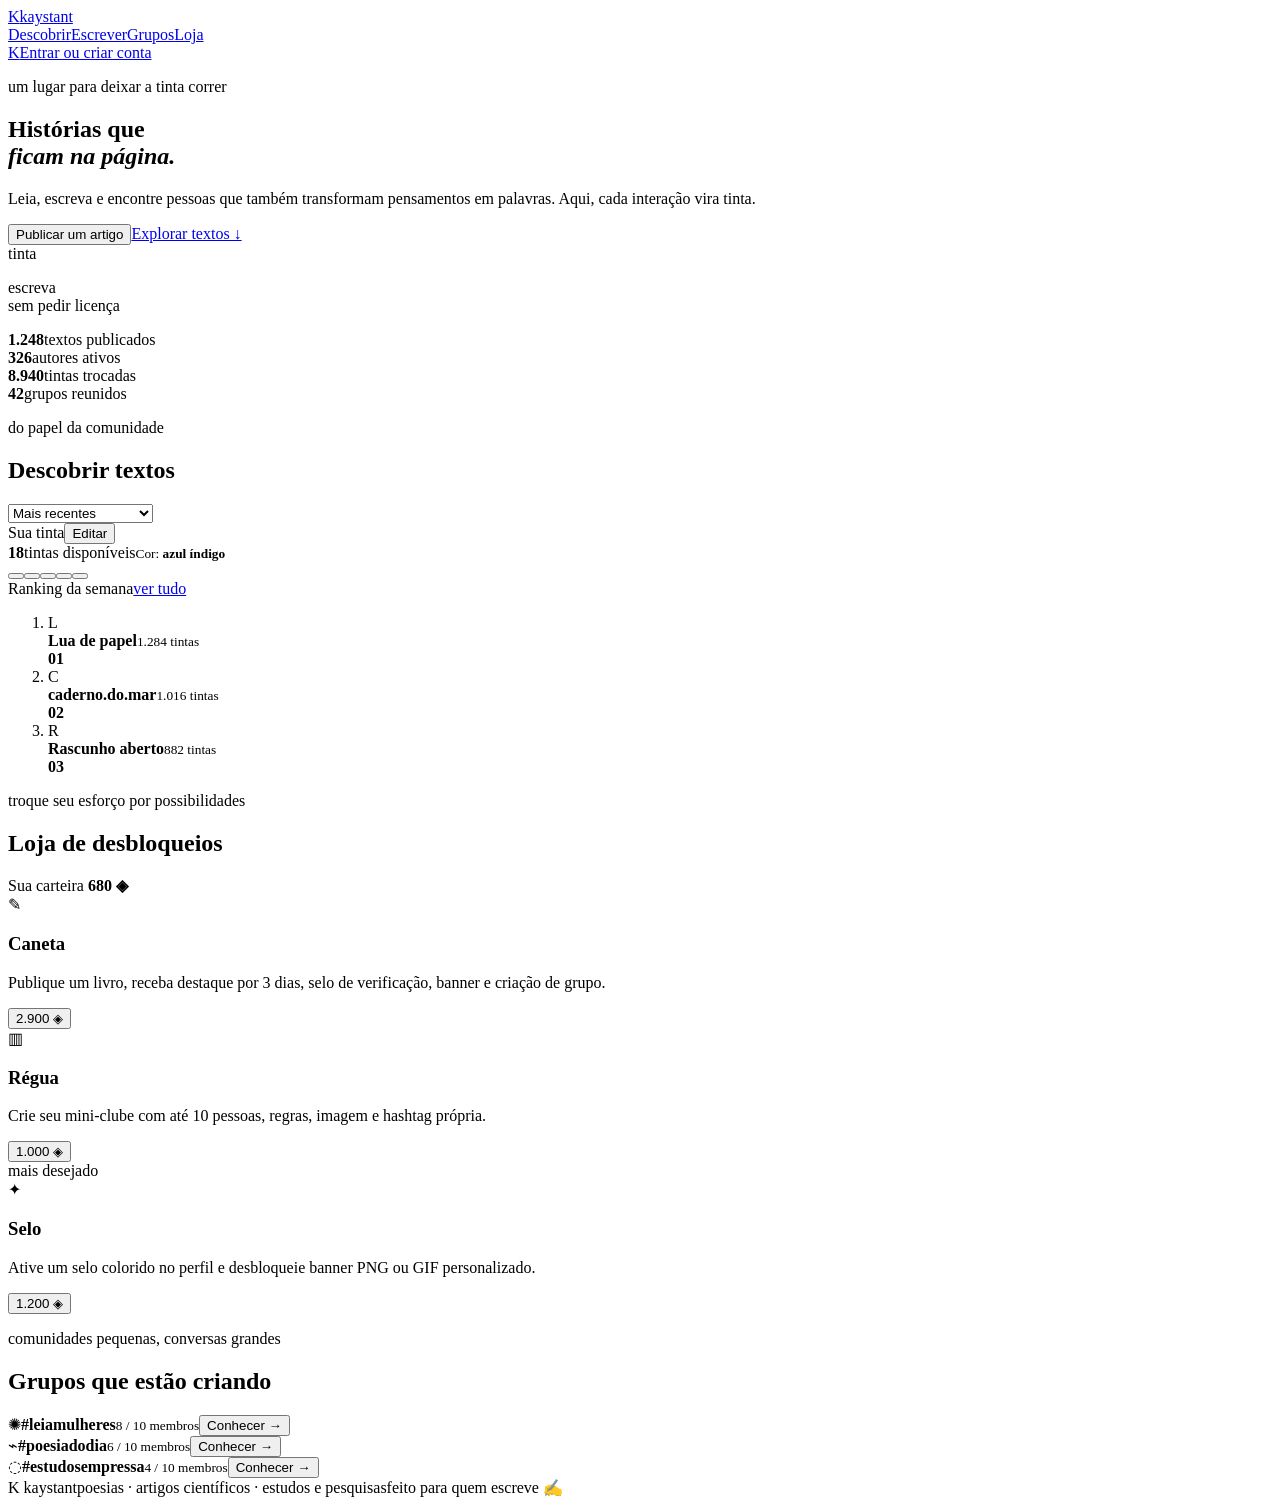
==== neocities/test/index.html @ c34202fa "Kaystant: remove avatar and simplify ink customization" ====
<!doctype html>
<html lang="pt-BR">
<head>
  <meta charset="utf-8">
  <meta name="viewport" content="width=device-width,initial-scale=1">
  <title>Kaystant — tinta para histórias</title>
  <link rel="stylesheet" href="style.css">
</head>
<body>
  <header class="topbar">
    <a class="brand" href="#inicio" aria-label="Kaystant início"><span class="brand-mark">K</span><span>kaystant</span></a>
    <nav><a href="#descobrir">Descobrir</a><a href="studio.html">Escrever</a><a href="studio.html#group">Grupos</a><a href="#loja">Loja</a></nav>
    <div class="account-actions"><a class="profile-chip" id="open-profile" href="account.html"><span class="avatar" id="header-avatar">K</span><span id="header-label">Entrar ou criar conta</span><b id="header-coins" hidden>0 ◈</b></a><button class="logout-btn" id="logout" hidden>Sair</button></div>
  </header>

  <main id="inicio">
    <section class="hero shell">
      <div class="hero-copy"><p class="eyebrow">um lugar para deixar a tinta correr</p><h1>Histórias que<br><em>ficam na página.</em></h1><p>Leia, escreva e encontre pessoas que também transformam pensamentos em palavras. Aqui, cada interação vira tinta.</p><div class="hero-actions"><button class="btn primary" id="write-now">Publicar um artigo</button><a class="btn ghost" href="#descobrir">Explorar textos ↓</a></div></div>
      <div class="hero-art"><div class="ink-orb orb-a"></div><div class="ink-orb orb-b"></div><div class="ink-bottle large"><i></i><span>tinta</span></div><p>escreva<br>sem pedir licença</p></div>
    </section>

    <section class="stats shell"><div><strong>1.248</strong><span>textos publicados</span></div><div><strong>326</strong><span>autores ativos</span></div><div><strong>8.940</strong><span>tintas trocadas</span></div><div><strong>42</strong><span>grupos reunidos</span></div></section>

    <section class="content-grid shell" id="descobrir">
      <div class="feed"><div class="section-heading"><div><p class="eyebrow">do papel da comunidade</p><h2>Descobrir textos</h2></div><select id="filter"><option>Mais recentes</option><option>Mais tintas</option><option>Poesias</option><option>Estudos e pesquisas</option></select></div><div id="post-list"></div></div>
      <aside class="side-column"><div class="panel ink-panel"><div class="panel-title"><span>Sua tinta</span><button id="open-profile2">Editar</button></div><div class="ink-summary"><div class="bottle"><i id="my-ink-fill"></i></div><div><strong id="my-ink-count">18</strong><span>tintas disponíveis</span><small>Cor: <b id="my-color-label">azul índigo</b></small></div></div><div class="color-dots"><button class="dot indigo active" data-color="#5367d8"></button><button class="dot coral" data-color="#e97768"></button><button class="dot moss" data-color="#79a86d"></button><button class="dot gold" data-color="#e4aa4d"></button><button class="dot plum" data-color="#a7639b"></button></div></div><div class="panel"><div class="panel-title"><span>Ranking da semana</span><a href="#">ver tudo</a></div><ol class="ranking"><li><span class="rank-avatar a1">L</span><div><b>Lua de papel</b><small>1.284 tintas</small></div><strong>01</strong></li><li><span class="rank-avatar a2">C</span><div><b>caderno.do.mar</b><small>1.016 tintas</small></div><strong>02</strong></li><li><span class="rank-avatar a3">R</span><div><b>Rascunho aberto</b><small>882 tintas</small></div><strong>03</strong></li></ol></div></aside>
    </section>

    <section class="shop shell" id="loja"><div class="section-heading"><div><p class="eyebrow">troque seu esforço por possibilidades</p><h2>Loja de desbloqueios</h2></div><div class="wallet">Sua carteira <b id="shop-coins">680 ◈</b></div></div><div class="shop-grid"><article class="shop-item"><div class="item-icon pen">✎</div><h3>Caneta</h3><p>Publique um livro, receba destaque por 3 dias, selo de verificação, banner e criação de grupo.</p><button class="btn buy" data-cost="2900">2.900 ◈</button></article><article class="shop-item"><div class="item-icon ruler">▥</div><h3>Régua</h3><p>Crie seu mini-clube com até 10 pessoas, regras, imagem e hashtag própria.</p><button class="btn buy" data-cost="1000">1.000 ◈</button></article><article class="shop-item featured"><span class="tag">mais desejado</span><div class="item-icon seal">✦</div><h3>Selo</h3><p>Ative um selo colorido no perfil e desbloqueie banner PNG ou GIF personalizado.</p><button class="btn buy" data-cost="1200">1.200 ◈</button></article></div></section>

    <section class="groups shell" id="grupos"><div><p class="eyebrow">comunidades pequenas, conversas grandes</p><h2>Grupos que estão criando</h2></div><div class="group-cards"><article><span class="group-symbol">✺</span><b>#leiamulheres</b><small>8 / 10 membros</small><button>Conhecer →</button></article><article><span class="group-symbol green">⌁</span><b>#poesiadodia</b><small>6 / 10 membros</small><button>Conhecer →</button></article><article><span class="group-symbol orange">◌</span><b>#estudosempressa</b><small>4 / 10 membros</small><button>Conhecer →</button></article></div></section>
  </main>

  <footer><span class="brand"><span class="brand-mark">K</span> kaystant</span><span>poesias · artigos científicos · estudos e pesquisas</span><span>feito para quem escreve ✍</span></footer>

  <dialog id="profile-modal"><form method="dialog" class="modal-card"><button class="close">×</button><p class="eyebrow">seu perfil</p><h2>Personalizar tinta</h2><label>Nome de usuário<input id="profile-username" value="morveyn" readonly></label><label>Cor da sua tinta<div class="palette"><button type="button" data-color="#5367d8"></button><button type="button" data-color="#e97768"></button><button type="button" data-color="#79a86d"></button><button type="button" data-color="#e4aa4d"></button><button type="button" data-color="#a7639b"></button></div></label><input id="profile-color" type="hidden" value="#5367d8"><label>Bio<textarea id="profile-bio">escrevendo entre mundos e páginas.</textarea></label><button class="btn primary" id="profile-save" value="save">Salvar perfil</button></form></dialog>
  <dialog id="write-modal"><form method="dialog" class="modal-card wide"><button class="close">×</button><p class="eyebrow">nova publicação</p><h2>Deixe a tinta correr</h2><label>Título<input id="new-title" placeholder="Um título que chama o leitor"></label><label>Tipo<select id="new-type"><option>Poesia</option><option>Artigo científico</option><option>Estudo/Pesquisa</option></select></label><label>Texto<textarea id="new-body" rows="7" placeholder="Comece sua história..."></textarea></label><div class="modal-actions"><button class="btn ghost" value="cancel">Cancelar</button><button class="btn primary" id="publish" value="publish">Publicar artigo</button></div></form></dialog>
  <dialog id="auth-modal"><form method="dialog" class="modal-card"><button class="close">×</button><p class="eyebrow">entrar no kaystant</p><h2>Volte para sua página.</h2><label>E-mail<input id="auth-email" type="email" required placeholder="voce@exemplo.com"></label><label>Senha<input id="auth-password" type="password" minlength="8" required placeholder="sua senha"></label><label id="confirm-wrap" hidden>Confirmar senha<input id="auth-confirm" type="password" minlength="8"></label><div class="modal-actions"><button class="btn ghost" value="cancel">Agora não</button><button class="btn primary" id="auth-submit" value="login">Entrar</button></div><p class="auth-note">Ainda não tem conta? <button type="button" id="signup-mode">Criar uma conta</button></p></form></dialog>
  <div class="toast" id="toast"></div>
  <script src="config.js"></script><script src="app.js"></script><script src="fix.js"></script><script src="home-fix.js"></script><script src="reality.js"></script>
</body></html>
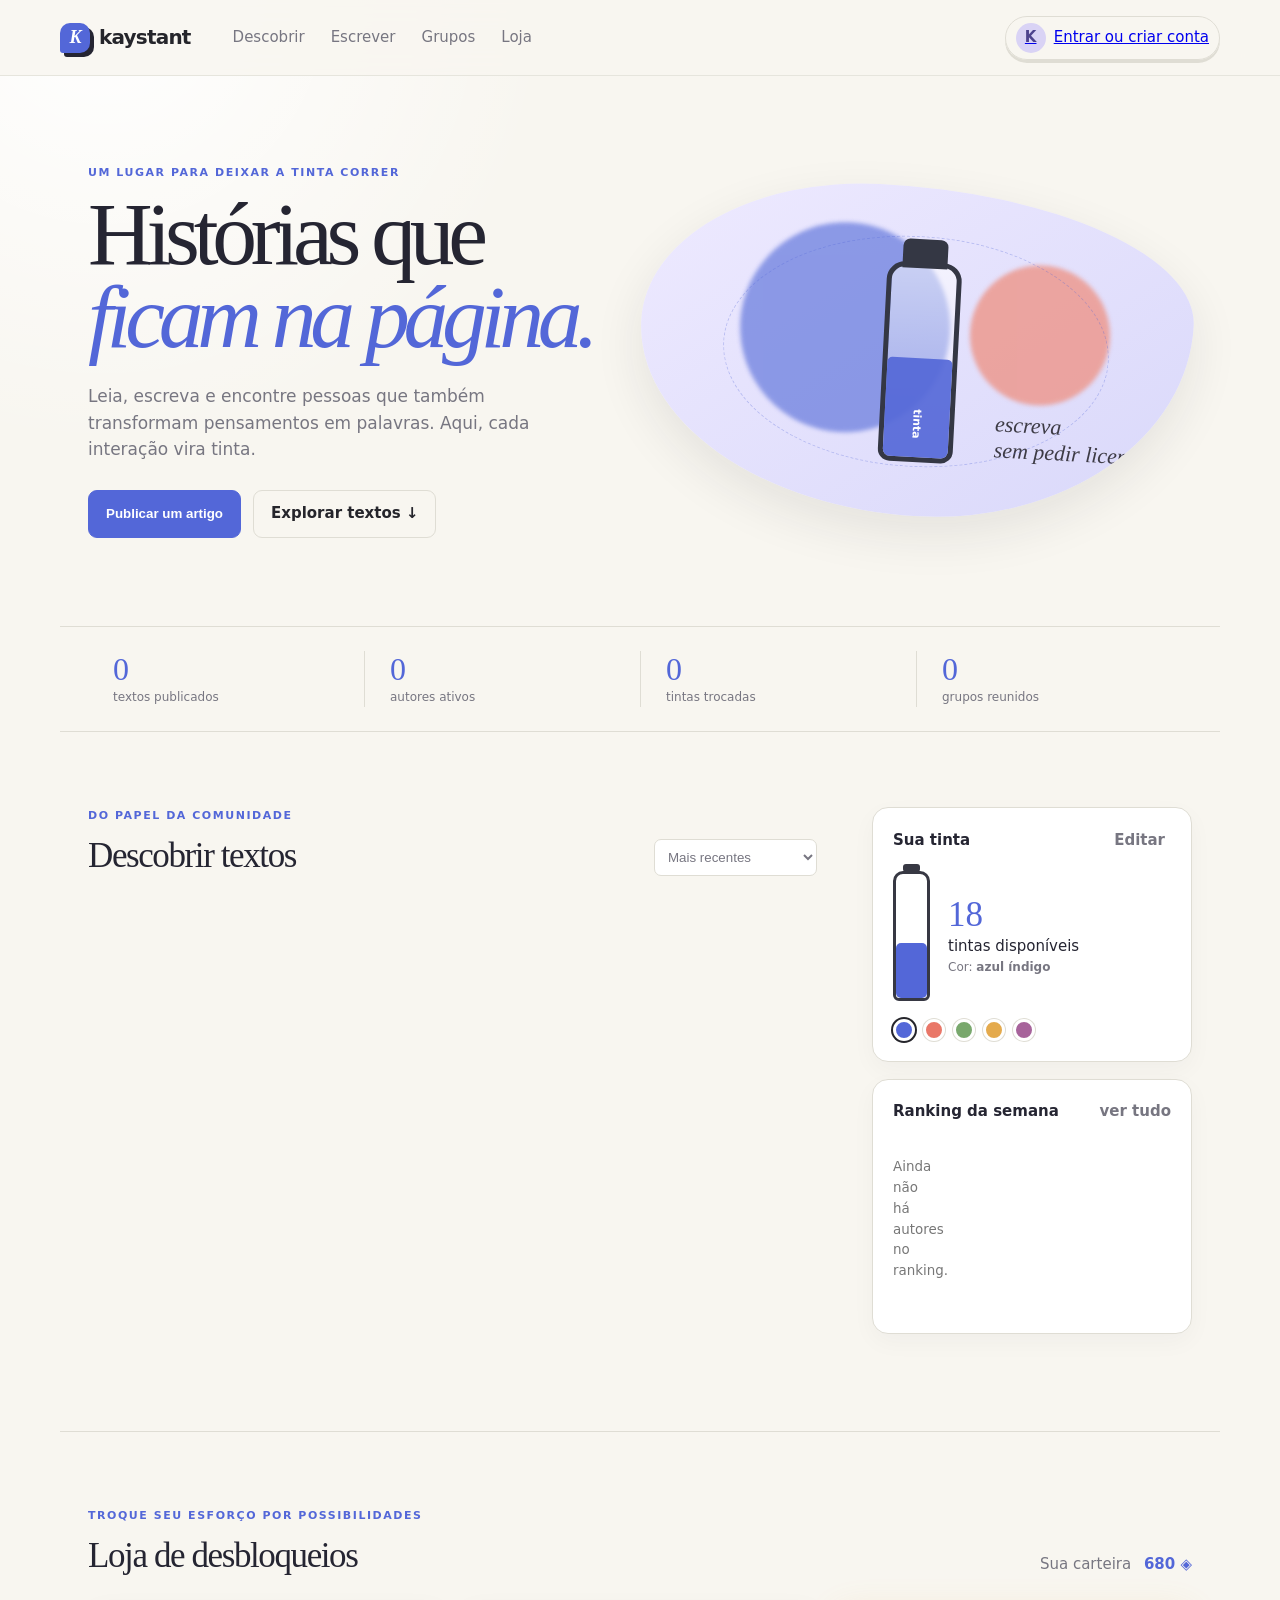
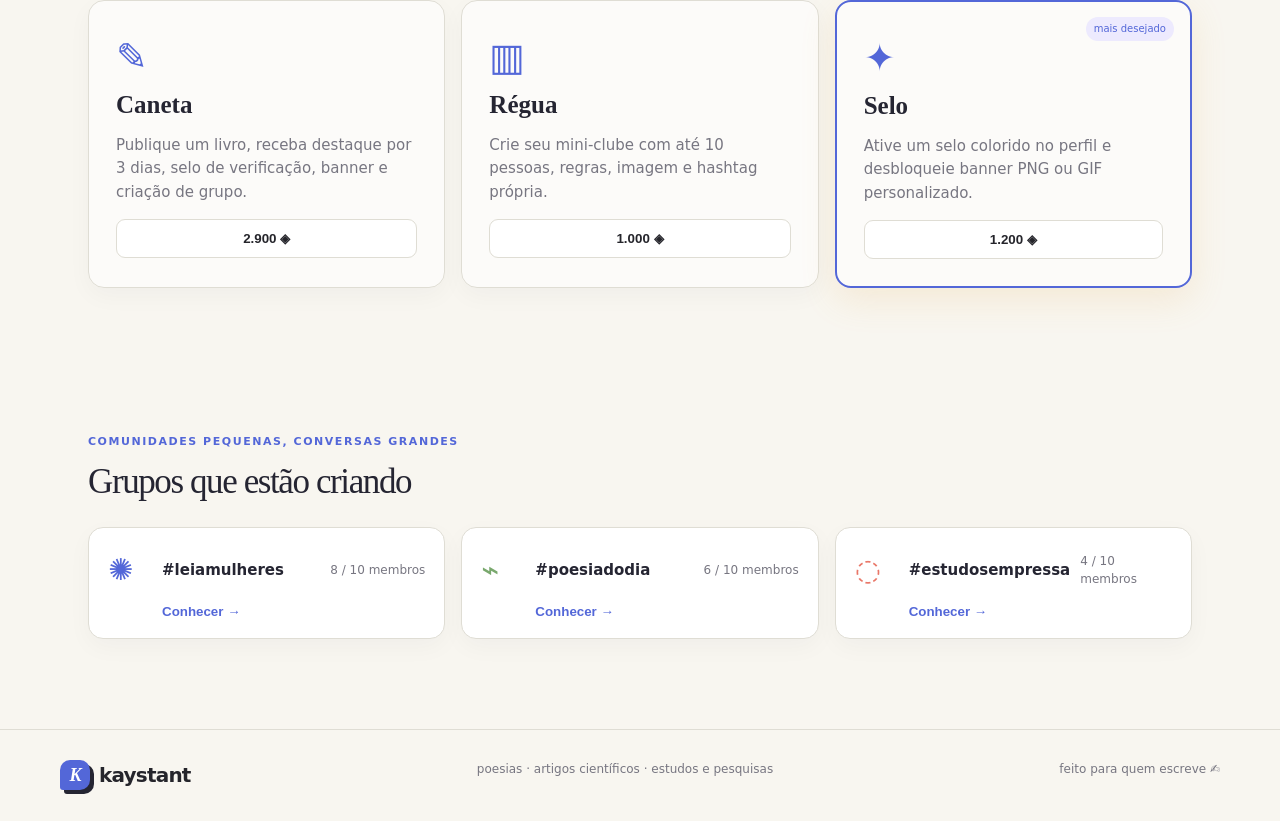
==== commit e2b8d80c: "Kaystant: remove avatar and simplify ink customization" ====
--- a/neocities/test/index.html
+++ b/neocities/test/index.html
@@ -19,11 +19,11 @@
       <div class="hero-art"><div class="ink-orb orb-a"></div><div class="ink-orb orb-b"></div><div class="ink-bottle large"><i></i><span>tinta</span></div><p>escreva<br>sem pedir licença</p></div>
     </section>
 
-    <section class="stats shell"><div><strong>1.248</strong><span>textos publicados</span></div><div><strong>326</strong><span>autores ativos</span></div><div><strong>8.940</strong><span>tintas trocadas</span></div><div><strong>42</strong><span>grupos reunidos</span></div></section>
+    <section class="stats shell"><div><strong>0</strong><span>textos publicados</span></div><div><strong>0</strong><span>autores ativos</span></div><div><strong>0</strong><span>tintas trocadas</span></div><div><strong>0</strong><span>grupos reunidos</span></div></section>
 
     <section class="content-grid shell" id="descobrir">
       <div class="feed"><div class="section-heading"><div><p class="eyebrow">do papel da comunidade</p><h2>Descobrir textos</h2></div><select id="filter"><option>Mais recentes</option><option>Mais tintas</option><option>Poesias</option><option>Estudos e pesquisas</option></select></div><div id="post-list"></div></div>
-      <aside class="side-column"><div class="panel ink-panel"><div class="panel-title"><span>Sua tinta</span><button id="open-profile2">Editar</button></div><div class="ink-summary"><div class="bottle"><i id="my-ink-fill"></i></div><div><strong id="my-ink-count">18</strong><span>tintas disponíveis</span><small>Cor: <b id="my-color-label">azul índigo</b></small></div></div><div class="color-dots"><button class="dot indigo active" data-color="#5367d8"></button><button class="dot coral" data-color="#e97768"></button><button class="dot moss" data-color="#79a86d"></button><button class="dot gold" data-color="#e4aa4d"></button><button class="dot plum" data-color="#a7639b"></button></div></div><div class="panel"><div class="panel-title"><span>Ranking da semana</span><a href="#">ver tudo</a></div><ol class="ranking"><li><span class="rank-avatar a1">L</span><div><b>Lua de papel</b><small>1.284 tintas</small></div><strong>01</strong></li><li><span class="rank-avatar a2">C</span><div><b>caderno.do.mar</b><small>1.016 tintas</small></div><strong>02</strong></li><li><span class="rank-avatar a3">R</span><div><b>Rascunho aberto</b><small>882 tintas</small></div><strong>03</strong></li></ol></div></aside>
+      <aside class="side-column"><div class="panel ink-panel"><div class="panel-title"><span>Sua tinta</span><button id="open-profile2">Editar</button></div><div class="ink-summary"><div class="bottle"><i id="my-ink-fill"></i></div><div><strong id="my-ink-count">18</strong><span>tintas disponíveis</span><small>Cor: <b id="my-color-label">azul índigo</b></small></div></div><div class="color-dots"><button class="dot indigo active" data-color="#5367d8"></button><button class="dot coral" data-color="#e97768"></button><button class="dot moss" data-color="#79a86d"></button><button class="dot gold" data-color="#e4aa4d"></button><button class="dot plum" data-color="#a7639b"></button></div></div><div class="panel"><div class="panel-title"><span>Ranking da semana</span><a href="#">ver tudo</a></div><ol class="ranking"><li class="real-empty">Ainda não há autores no ranking.</li></ol></div></aside>
     </section>
 
     <section class="shop shell" id="loja"><div class="section-heading"><div><p class="eyebrow">troque seu esforço por possibilidades</p><h2>Loja de desbloqueios</h2></div><div class="wallet">Sua carteira <b id="shop-coins">680 ◈</b></div></div><div class="shop-grid"><article class="shop-item"><div class="item-icon pen">✎</div><h3>Caneta</h3><p>Publique um livro, receba destaque por 3 dias, selo de verificação, banner e criação de grupo.</p><button class="btn buy" data-cost="2900">2.900 ◈</button></article><article class="shop-item"><div class="item-icon ruler">▥</div><h3>Régua</h3><p>Crie seu mini-clube com até 10 pessoas, regras, imagem e hashtag própria.</p><button class="btn buy" data-cost="1000">1.000 ◈</button></article><article class="shop-item featured"><span class="tag">mais desejado</span><div class="item-icon seal">✦</div><h3>Selo</h3><p>Ative um selo colorido no perfil e desbloqueie banner PNG ou GIF personalizado.</p><button class="btn buy" data-cost="1200">1.200 ◈</button></article></div></section>
--- a/neocities/test/style.css
+++ b/neocities/test/style.css
@@ -0,0 +1,32 @@
+:root{--ink:#5367d8;--paper:#fbfaf6;--dark:#25252b;--muted:#777681;--line:#e7e4dc;--coral:#e97768;--moss:#79a86d;--gold:#e4aa4d}*{box-sizing:border-box}html{scroll-behavior:smooth}body{margin:0;background:var(--paper);color:var(--dark);font:15px/1.55 Inter,ui-sans-serif,system-ui,-apple-system,Segoe UI,sans-serif}.shell{max-width:1160px;margin:auto;padding:0 28px}.topbar{height:76px;border-bottom:1px solid var(--line);display:flex;align-items:center;gap:42px;padding:0 max(28px,calc((100% - 1160px)/2));background:#fffdf9;position:sticky;top:0;z-index:10}.brand{display:flex;align-items:center;gap:9px;text-decoration:none;color:var(--dark);font-weight:800;letter-spacing:-.04em;font-size:20px}.brand-mark{display:grid;place-items:center;width:30px;height:30px;background:var(--ink);color:#fff;border-radius:10px 10px 10px 3px;font:italic 700 18px Georgia}nav{display:flex;gap:26px;flex:1}nav a,.panel-title a,.panel-title button{color:var(--muted);text-decoration:none;background:none;border:0;font:inherit;cursor:pointer}.profile-chip{border:0;background:none;display:flex;align-items:center;gap:8px;cursor:pointer}.profile-chip b{font-size:12px;color:var(--ink);margin-left:10px}.avatar,.rank-avatar{width:30px;height:30px;border-radius:50%;display:grid;place-items:center;background:#d9d3f5;color:#4d438d;font-weight:800}.hero{display:grid;grid-template-columns:1fr 1fr;min-height:445px;align-items:center}.eyebrow{text-transform:uppercase;letter-spacing:.14em;font-size:11px;color:var(--ink);font-weight:800;margin:0 0 12px}.hero h1{font:500 clamp(48px,6vw,78px)/.95 Georgia,serif;letter-spacing:-.06em;margin:0 0 25px}.hero h1 em{color:var(--ink);font-style:italic}.hero-copy>p:not(.eyebrow){max-width:460px;color:var(--muted);font-size:17px}.hero-actions{display:flex;gap:12px;margin-top:28px}.btn{border:1px solid var(--line);border-radius:9px;padding:11px 17px;background:#fff;color:var(--dark);font-weight:700;cursor:pointer;text-decoration:none;display:inline-block}.btn.primary{background:var(--ink);color:#fff;border-color:var(--ink)}.btn.ghost{background:transparent}.hero-art{height:330px;position:relative;background:#f0eee9;border-radius:48% 52% 46% 54%;overflow:hidden}.hero-art p{position:absolute;right:38px;bottom:35px;font:italic 22px Georgia;color:#3d3b45}.ink-orb{position:absolute;border-radius:50%;filter:blur(2px);opacity:.82}.orb-a{width:210px;height:210px;background:#7788e1;left:18%;top:12%}.orb-b{width:140px;height:140px;background:#ed978b;right:15%;top:22%}.ink-bottle{width:75px;height:200px;border-radius:18px 18px 12px 12px;border:5px solid #343744;background:linear-gradient(#fff8,#fff2);position:absolute;left:44%;top:23%;z-index:2;display:flex;align-items:center;justify-content:end;flex-direction:column;padding-bottom:18px;color:#fff;font-weight:700}.ink-bottle:before{content:"";position:absolute;top:-28px;width:45px;height:29px;background:#343744;border-radius:7px 7px 0 0}.ink-bottle i{position:absolute;bottom:0;width:100%;height:52%;background:var(--ink);opacity:.9;border-radius:5px 5px 7px 7px}.ink-bottle span{z-index:1;font-size:11px;writing-mode:vertical-rl}.stats{display:grid;grid-template-columns:repeat(4,1fr);border-block:1px solid var(--line);padding-top:24px;padding-bottom:24px}.stats div{display:flex;flex-direction:column;border-left:1px solid var(--line);padding-left:25px}.stats div:first-child{border:0}.stats strong{font:32px Georgia;color:var(--ink)}.stats span,.small,small{color:var(--muted);font-size:12px}.content-grid{display:grid;grid-template-columns:1fr 320px;gap:55px;padding-top:75px;padding-bottom:80px}.section-heading{display:flex;justify-content:space-between;align-items:end;margin-bottom:24px}.section-heading h2,h2{font:500 35px Georgia;margin:0;letter-spacing:-.04em}.section-heading select{padding:9px;border:1px solid var(--line);background:white;border-radius:7px;color:var(--muted)}.post{display:grid;grid-template-columns:58px 1fr 48px;gap:16px;padding:24px 0;border-top:1px solid var(--line)}.post-avatar{width:45px;height:45px;border-radius:14px;background:#dad4fb;display:grid;place-items:center;font:italic 22px Georgia;color:#4c438d}.post h3{margin:0 0 5px;font:600 22px Georgia}.post p{margin:0;color:var(--muted);max-width:600px}.post-meta{font-size:12px;color:var(--muted);margin-top:9px}.ink-meter{height:170px;width:22px;border:2px solid #343744;border-radius:8px 8px 5px 5px;position:relative;margin:auto;display:flex;align-items:end}.ink-meter:before{content:"";position:absolute;top:-8px;left:4px;width:10px;height:6px;background:#343744;border-radius:3px}.ink-meter i{width:100%;background:var(--post-color,var(--ink));height:var(--fill,55%);border-radius:4px;transition:height .3s}.ink-label{text-align:center;font-size:10px;color:var(--muted);display:block;margin-top:5px}.panel{background:#fff;border:1px solid var(--line);border-radius:16px;padding:20px;margin-bottom:17px}.panel-title{display:flex;justify-content:space-between;align-items:center;font-weight:800;margin-bottom:18px}.ink-summary{display:flex;align-items:center;gap:18px}.bottle{height:130px;width:37px;border:3px solid #373843;border-radius:10px 10px 6px 6px;position:relative;display:flex;align-items:end}.bottle:before{content:"";position:absolute;top:-10px;left:7px;width:17px;height:8px;background:#373843;border-radius:3px}.bottle i{width:100%;height:44%;background:var(--ink);border-radius:5px}.ink-summary strong{font:35px Georgia;display:block;color:var(--ink)}.ink-summary span,.ink-summary small{display:block}.color-dots{display:flex;gap:8px;margin-top:18px}.dot,.palette button{border:3px solid white;box-shadow:0 0 0 1px var(--line);width:22px;height:22px;border-radius:50%;cursor:pointer}.dot.active{box-shadow:0 0 0 2px var(--dark)}.indigo,.palette button:nth-child(1){background:#5367d8}.coral,.palette button:nth-child(2){background:#e97768}.moss,.palette button:nth-child(3){background:#79a86d}.gold,.palette button:nth-child(4){background:#e4aa4d}.plum,.palette button:nth-child(5){background:#a7639b}.ranking{list-style:none;padding:0;margin:0}.ranking li{display:grid;grid-template-columns:32px 1fr 25px;gap:10px;align-items:center;margin:15px 0}.rank-avatar{width:28px;height:28px;font-size:12px}.rank-avatar.a1{background:#f3c8bd}.rank-avatar.a2{background:#cde2c5}.rank-avatar.a3{background:#e8d3a5}.ranking b,.ranking small{display:block}.ranking strong{color:#bbb;font-size:12px}.pet-stage{height:130px;background:#f5f2ed;border-radius:12px;position:relative;overflow:hidden}.pet{position:absolute;left:42%;bottom:30px;width:48px;height:45px;background:var(--ink);border-radius:55% 45% 48% 42%;animation:bob 2.2s ease-in-out infinite}.pet:after{content:"";position:absolute;top:-9px;left:5px;border:10px solid transparent;border-bottom-color:var(--ink);transform:rotate(-20deg)}.pet-eye{width:5px;height:7px;background:#fff;border-radius:50%;position:absolute;top:17px;left:17px}.pet-eye.two{left:31px}.pet-foot{position:absolute;bottom:-7px;width:11px;height:14px;background:#3d4caa;border-radius:50%}.pet-foot.one{left:8px}.pet-foot.two{right:8px}.pet-card p{font-size:12px;color:var(--muted);margin-bottom:0}@keyframes bob{0%,100%{transform:translateY(0) rotate(-3deg)}50%{transform:translateY(-22px) rotate(5deg)}}.shop{padding-block:75px;border-top:1px solid var(--line)}.wallet{color:var(--muted)}.wallet b{color:var(--ink);margin-left:8px}.shop-grid{display:grid;grid-template-columns:repeat(3,1fr);gap:16px}.shop-item{background:white;border:1px solid var(--line);padding:27px;border-radius:16px;position:relative}.shop-item.featured{border:2px solid var(--ink)}.tag{position:absolute;right:16px;top:15px;background:#edeafe;color:var(--ink);border-radius:20px;padding:4px 8px;font-size:10px}.item-icon{font-size:38px;color:var(--ink);height:55px}.shop-item h3{font:600 25px Georgia;margin:8px 0}.shop-item p{color:var(--muted);min-height:70px}.buy{width:100%}.groups{padding:70px 28px 90px}.group-cards{display:grid;grid-template-columns:repeat(3,1fr);gap:16px;margin-top:25px}.group-cards article{border:1px solid var(--line);background:#fff;padding:19px;border-radius:15px;display:grid;grid-template-columns:44px 1fr auto;align-items:center;gap:10px}.group-symbol{font-size:30px;color:var(--ink)}.group-symbol.green{color:var(--moss)}.group-symbol.orange{color:var(--coral)}.group-cards b,.group-cards small{display:block}.group-cards button{grid-column:2/4;border:0;background:none;text-align:left;padding:0;color:var(--ink);font-weight:700;cursor:pointer}footer{border-top:1px solid var(--line);padding:30px max(28px,calc((100% - 1160px)/2));display:flex;justify-content:space-between;color:var(--muted);font-size:12px}.modal-card{border:0;border-radius:18px;padding:32px;min-width:min(500px,90vw);position:relative}.modal-card.wide{min-width:min(600px,90vw)}dialog::backdrop{background:#24243266;backdrop-filter:blur(3px)}.close{position:absolute;right:18px;top:14px;border:0;background:none;font-size:26px;cursor:pointer}.modal-card label{display:block;margin:16px 0;color:var(--muted);font-size:13px}.modal-card input,.modal-card textarea,.modal-card select{display:block;width:100%;margin-top:6px;border:1px solid var(--line);border-radius:8px;padding:11px;font:inherit;background:#fff}.palette{display:flex;gap:13px;margin-top:14px}.palette button{width:30px;height:30px}.modal-actions{display:flex;justify-content:end;gap:10px;margin-top:18px}.toast{position:fixed;bottom:24px;right:24px;background:#25252b;color:white;padding:12px 16px;border-radius:9px;display:none}.toast.show{display:block}.auth-note{font-size:13px;color:var(--muted);text-align:center}.auth-note button{border:0;background:none;color:var(--ink);font-weight:800;cursor:pointer}.profile-page,.studio{padding-top:55px;padding-bottom:90px}.profile-hero{background:#f0eee9;border-radius:22px;overflow:hidden}.profile-banner{height:150px;background:radial-gradient(circle at 20% 30%,#7788e1 0 12%,transparent 13%),radial-gradient(circle at 80% 65%,#ed978b 0 15%,transparent 16%),#dedcf1}.profile-head{display:flex;align-items:center;gap:24px;padding:0 35px 30px;position:relative}.profile-avatar{width:96px;height:96px;margin-top:-42px;border:6px solid var(--paper);border-radius:30px;background:var(--ink);color:white;display:grid;place-items:center;font:italic 48px Georgia}.profile-head h1{font:500 42px Georgia;margin:0}.profile-head>div:nth-child(2){flex:1}.profile-bio{color:var(--muted);max-width:600px}.profile-tags{display:flex;gap:10px;flex-wrap:wrap}.profile-tags span{background:#fff;border-radius:20px;padding:5px 10px;font-size:12px}.seal-badge{font:18px sans-serif;color:var(--gold)}.profile-layout{display:grid;grid-template-columns:1fr 320px;gap:55px;padding-top:60px}.profile-post{display:grid;grid-template-columns:10px 1fr 50px;gap:18px;border-top:1px solid var(--line);padding:24px 0}.profile-post .post-color{background:var(--ink);border-radius:8px}.profile-post .post-color.green{background:var(--moss)}.profile-post small{color:var(--ink);font-weight:800}.profile-post h3{font:600 23px Georgia;margin:5px 0}.profile-post p{color:var(--muted);margin:0}.profile-post>b{color:var(--ink)}.profile-pet{text-align:center}.profile-pet .pet-stage{margin-bottom:15px}.spark{position:absolute;color:var(--coral);font-size:26px;animation:twinkle 2s infinite}.s1{left:18%;top:20%}.s2{right:23%;top:25%;animation-delay:.5s}.s3{right:12%;bottom:18%;animation-delay:1s}@keyframes twinkle{50%{transform:scale(1.5);opacity:.4}}.muted{color:var(--muted)}.studio-intro{max-width:650px;margin-bottom:38px}.studio h1{font:500 clamp(45px,6vw,70px)/.96 Georgia;margin:0 0 20px;letter-spacing:-.06em}.studio h1 em{color:var(--ink)}.studio-intro>p:last-child{color:var(--muted);font-size:17px}.studio-tabs{display:flex;gap:10px;border-bottom:1px solid var(--line);margin-bottom:28px}.tab{border:0;background:none;padding:14px 18px;color:var(--muted);font-weight:800;cursor:pointer;border-bottom:3px solid transparent}.tab.active{color:var(--ink);border-color:var(--ink)}.creation-panel{display:grid;grid-template-columns:1fr 1fr;gap:45px;align-items:start}.hidden{display:none}.panel-art{min-height:460px;border-radius:22px;display:flex;align-items:center;justify-content:center;flex-direction:column;font:110px Georgia;color:white;background:linear-gradient(140deg,#5367d8,#a7639b);box-shadow:inset 0 -60px 100px #25252b44}.panel-art span{font:italic 25px Georgia;text-align:center}.group-art{background:linear-gradient(140deg,#79a86d,#5367d8)}.creation-form{background:white;border:1px solid var(--line);border-radius:18px;padding:28px}.creation-form h2{margin-bottom:20px}.creation-form label{display:block;color:var(--muted);font-size:13px;margin:14px 0}.creation-form input,.creation-form textarea{display:block;width:100%;border:1px solid var(--line);padding:12px;border-radius:8px;margin-top:6px;font:inherit}.upload-box{border:1px dashed #b9b5aa;border-radius:9px;padding:20px;text-align:center;margin-top:6px;color:var(--ink);background:#fbfaf6}.selection{border-top:1px solid var(--line);padding-top:15px}.selection label{color:var(--dark)}.selection input{display:inline-block;width:auto}.action{width:100%;margin-top:16px}@media(max-width:800px){.profile-head{align-items:flex-start;flex-direction:column;padding:0 22px 25px}.profile-head .btn{position:absolute;right:20px;bottom:25px}.profile-head h1{font-size:34px}.profile-layout,.creation-panel{grid-template-columns:1fr;gap:28px}.panel-art{min-height:280px}.studio-tabs{overflow:auto}.topbar .btn{padding:7px 10px;font-size:12px}.topbar{gap:16px;padding:0 15px}.topbar nav{display:none}.hero{grid-template-columns:1fr;padding-top:40px}.hero-art{margin:30px 0}.stats{grid-template-columns:repeat(2,1fr);gap:20px}.content-grid{grid-template-columns:1fr;padding-top:45px}.shop-grid,.group-cards{grid-template-columns:1fr}.group-cards article{grid-template-columns:44px 1fr auto}footer{flex-direction:column;gap:10px}.shell{padding-inline:18px}.post{grid-template-columns:48px 1fr 38px}}
+/* camada editorial 2.0 */
+:root{--ink:#5367d8;--paper:#f8f6f0;--line:#dfddd4;--shadow:0 18px 50px rgba(35,36,48,.09)}
+body{background:radial-gradient(circle at 8% 0%,#fff 0,transparent 28rem),var(--paper);color:#252532}
+.topbar{backdrop-filter:blur(16px);background:rgba(248,246,240,.86);border-bottom:1px solid rgba(223,221,212,.7);position:sticky;top:0;z-index:20}
+.brand{letter-spacing:-.04em}.brand-mark{box-shadow:4px 4px 0 #252532;transition:transform .2s}.brand:hover .brand-mark{transform:rotate(-8deg) translateY(-2px)}
+.hero{min-height:550px}.hero-copy h1{letter-spacing:-.07em;font-size:clamp(3.4rem,7vw,6.6rem);line-height:.92}.hero-copy h1 em{color:var(--ink)}
+.hero-art{border-radius:42% 58% 48% 52%/45% 38% 62% 55%;background:linear-gradient(145deg,#eeeaff,#d9d8fa);box-shadow:var(--shadow);transform:rotate(3deg);overflow:hidden}.hero-art:after{content:'';position:absolute;inset:15%;border:1px dashed rgba(83,103,216,.3);border-radius:50%;animation:spin 24s linear infinite}@keyframes spin{to{transform:rotate(360deg)}}
+.post,.panel,.shop-item,.group-cards article{border:1px solid var(--line);box-shadow:0 8px 25px rgba(35,36,48,.035);transition:transform .2s,box-shadow .2s}.post:hover,.shop-item:hover,.group-cards article:hover{transform:translateY(-4px);box-shadow:var(--shadow)}
+.post-copy h3{letter-spacing:-.035em}.post-copy a{color:inherit;text-decoration:none}.post-copy a:hover{color:var(--ink)}
+.post-actions{display:flex;flex-direction:column;align-items:center;gap:7px}.ink-btn{border:1px solid var(--line);background:#fff;border-radius:999px;padding:6px 10px;color:var(--ink);cursor:pointer;font-weight:700}.ink-btn:hover{background:var(--ink);color:#fff}.ink-btn:disabled{opacity:.5}
+.profile-chip{border:1px solid var(--line);box-shadow:0 3px 0 var(--line);transition:all .2s}.profile-chip:hover{transform:translateY(-2px);box-shadow:0 5px 0 var(--line)}
+.shop-item{background:rgba(255,255,255,.62)}.featured{border-color:#e4aa4d;box-shadow:0 12px 35px rgba(228,170,77,.16)}
+.modal-card{border:1px solid var(--line);border-radius:24px;box-shadow:0 25px 80px rgba(26,25,40,.2)}dialog::backdrop{background:rgba(28,27,39,.35);backdrop-filter:blur(4px)}
+@media(max-width:760px){.topbar{padding:12px 16px}.topbar nav{display:none}.hero{grid-template-columns:1fr;min-height:auto;padding-top:60px}.hero-art{min-height:280px;margin:10px 20px 35px}.stats{grid-template-columns:repeat(2,1fr);gap:18px}.content-grid{display:block}.side-column{margin-top:24px}.section-heading{align-items:flex-start;gap:14px}.section-heading select{max-width:150px}.post{grid-template-columns:42px 1fr 34px;gap:10px;padding:16px 12px}.post-actions .ink-meter{height:100px}.shop-grid,.group-cards{grid-template-columns:1fr}.hero-actions{flex-wrap:wrap}.modal-card{width:calc(100vw - 28px);padding:24px}.profile-head{flex-wrap:wrap}.profile-head>.btn{width:100%}}
+.follow-btn{border:0;background:transparent;color:var(--ink);font:inherit;font-size:.72rem;font-weight:800;text-transform:lowercase;cursor:pointer;padding:0 3px}.follow-btn:hover{text-decoration:underline}.post-meta a{font-weight:700}
+.avatar-playground{position:relative;min-height:260px;overflow:hidden;border:1px dashed rgba(30,79,255,.25);border-radius:22px;background:linear-gradient(135deg,#f1eee5,#e9edff);margin-top:28px}.floating-avatar{position:absolute;width:62px;height:86px;transition:left .25s,top .25s;animation:avatar-idle 1.7s ease-in-out infinite;z-index:2}.avatar-face{display:grid;place-items:center;width:42px;height:42px;margin:auto;border-radius:50%;background:var(--avatar-skin,#d99a76);font-weight:900;color:#252532;box-shadow:inset -4px -4px rgba(0,0,0,.08)}.avatar-body{display:block;width:54px;height:44px;margin:-2px auto 0;border-radius:26px 26px 12px 12px;background:var(--avatar-clothes,#1E4FFF);box-shadow:0 8px 0 rgba(37,37,50,.12)}.avatar-name{display:block;text-align:center;font-size:11px;font-weight:800;margin-bottom:4px}.playground-note{position:absolute;right:18px;bottom:14px;color:#676777;font-size:12px}@keyframes avatar-idle{50%{transform:translateY(-7px) rotate(2deg)}}.profile-banner{background-size:cover;background-position:center}.empty-state{border:1px dashed var(--line);padding:32px;border-radius:16px;color:#777}.profile-page [type=color]{height:38px;padding:2px}.profile-page fieldset{border:1px solid var(--line);border-radius:14px;padding:12px}.profile-page fieldset label{display:inline-flex;width:48%;margin-right:1%}.profile-page small{float:right;color:#777}
+@media(max-width:760px){.avatar-playground{min-height:230px}.profile-layout{display:block}.profile-layout aside{margin-top:20px}.profile-head h1{font-size:2rem}.profile-page fieldset label{display:flex;width:100%}}
+.account-actions{display:flex;align-items:center;gap:8px}.logout-btn,.danger{border:1px solid #c94c4c;color:#a52d2d;background:#fff3f1;border-radius:999px;padding:8px 12px;cursor:pointer;font-weight:700}.danger-zone{color:#8b3030}.danger-zone summary{cursor:pointer;font-weight:800}.danger-zone input{margin:8px 0}
+.account-page{min-height:100vh;display:grid;place-items:center;padding:24px;background:radial-gradient(circle at 15% 10%,#fff 0,transparent 28rem),var(--paper)}.account-wrap{width:min(100%,480px)}.account-wrap>.brand{display:flex;margin-bottom:24px;justify-content:center}.account-card{background:#fff;border:1px solid var(--line);border-radius:28px;padding:clamp(24px,6vw,48px);box-shadow:var(--shadow)}.account-intro h1{font-size:clamp(2rem,6vw,3.2rem);letter-spacing:-.06em;margin:10px 0}.account-intro p:not(.eyebrow){color:#696978}.account-switch{display:grid;grid-template-columns:1fr 1fr;background:#f0eee8;padding:4px;border-radius:12px;margin:28px 0}.account-switch button{border:0;background:transparent;padding:11px;border-radius:9px;font-weight:800;cursor:pointer}.account-switch button.active{background:#fff;color:var(--ink);box-shadow:0 2px 8px #00000012}.account-card form{display:grid;gap:15px}.account-card label{display:grid;gap:7px;font-weight:700}.account-card input{width:100%;box-sizing:border-box;border:1px solid var(--line);border-radius:10px;padding:13px;font:inherit}.account-card input:focus{outline:3px solid #1e4fff22;border-color:var(--ink)}.full{width:100%}.text-btn{border:0;background:transparent;color:var(--ink);font-weight:800;cursor:pointer}.switch-copy{text-align:center;color:#777;font-size:.9rem}.domain-help{display:block;color:#777;font-size:.8rem}.account-card small{font-weight:400;color:#777}.account-card #notice{min-height:22px;font-size:.9rem;font-weight:700}.account-card #notice.error{color:#a52d2d}.account-card #notice.ok{color:#29734b}.account-foot{text-align:center;color:#777;font-size:.8rem;margin-top:18px}
+.account-page{background:#f4f1e9}.account-wrap{max-width:1080px;display:grid;grid-template-columns:minmax(240px,.8fr) minmax(360px,480px);gap:72px;align-items:center}.account-wrap>.brand{grid-column:1/-1;justify-content:flex-start;margin:0}.account-wrap:before{content:'Escreva. Leia. Encontre seu lugar na página.';white-space:pre-wrap;grid-column:1;grid-row:2;font-family:Georgia,serif;font-size:clamp(2rem,5vw,4.5rem);line-height:.98;letter-spacing:-.06em;color:#1e4fff;max-width:430px}.account-card{grid-column:2;grid-row:2;margin:0;background:#fffdf9;border-radius:18px;padding:40px;border-top:5px solid #1e4fff}.account-intro h1{font-family:Georgia,serif;font-weight:500;color:#171722}.account-intro p:not(.eyebrow){font-size:.98rem}.account-switch{border:1px solid #e2ded2;background:#f5f2eb}.account-card input{background:#fffdf9}.account-card .btn.primary{background:#1e4fff;border-color:#1e4fff;box-shadow:4px 4px 0 #171722;transition:transform .15s,box-shadow .15s}.account-card .btn.primary:hover{transform:translate(2px,2px);box-shadow:2px 2px 0 #171722}.account-foot{grid-column:2}@media(max-width:760px){.account-wrap{display:block;width:100%;max-width:480px}.account-wrap:before{display:none}.account-wrap>.brand{justify-content:center;margin-bottom:24px}.account-card{padding:26px 20px}.account-foot{margin-bottom:0}}
+.auth-page{min-height:100vh;background:#f4f0e7;overflow:hidden;position:relative}.auth-layout{width:min(1160px,calc(100% - 48px));min-height:100vh;margin:auto;display:grid;grid-template-columns:1fr 460px;grid-template-rows:auto 1fr auto;column-gap:clamp(50px,9vw,150px);align-items:center;position:relative;z-index:1}.auth-brand{grid-column:1/-1;display:flex;gap:10px;align-items:center;text-decoration:none;color:#171722;font-weight:900;font-size:1.15rem;padding-top:28px}.auth-brand .brand-mark{background:#1e4fff;color:#fff;display:grid;place-items:center;width:34px;height:34px;border-radius:9px}.auth-story{grid-column:1;grid-row:2;max-width:520px}.auth-story h1{font-family:Georgia,serif;font-size:clamp(3rem,6vw,6rem);font-weight:500;line-height:.94;letter-spacing:-.07em;margin:18px 0 26px;color:#171722}.auth-story h1 em{color:#1e4fff;font-style:italic}.auth-story>p:not(.eyebrow){font-size:1.1rem;line-height:1.6;max-width:410px;color:#5d5c69}.story-note{display:flex;gap:14px;align-items:center;margin-top:55px}.story-note>span{font-size:2.3rem;color:#ff9a8a}.story-note small{display:block;color:#777;margin-top:3px}.auth-card{grid-column:2;grid-row:2;background:#fffdf9;border:1px solid #dcd7cb;border-radius:22px;padding:clamp(26px,4vw,46px);box-shadow:18px 20px 0 #1e4fff;position:relative}.auth-heading{margin-bottom:24px}.auth-kicker{font-size:.7rem;letter-spacing:.15em;font-weight:900;color:#1e4fff}.auth-heading h2{font-family:Georgia,serif;font-size:2.45rem;font-weight:500;letter-spacing:-.06em;margin:12px 0 6px}.auth-heading p{margin:0;color:#777}.auth-tabs{display:flex;border-bottom:1px solid #dedad0;margin-bottom:24px;gap:24px}.auth-tabs button{border:0;background:none;padding:0 2px 12px;color:#888;font-weight:800;cursor:pointer;border-bottom:3px solid transparent}.auth-tabs button.active{color:#171722;border-color:#1e4fff}.auth-card form{display:grid;gap:14px}.auth-card label{font-weight:800;font-size:.86rem;display:grid;gap:7px}.auth-card input{border:1px solid #d9d5cb;background:#fffdf9;border-radius:9px;padding:13px 14px;font:inherit;font-weight:400}.auth-card input:focus{outline:3px solid #1e4fff20;border-color:#1e4fff}.password-field{position:relative}.password-field input{width:100%;box-sizing:border-box;padding-right:68px}.password-field button{position:absolute;right:8px;top:9px;border:0;background:none;color:#1e4fff;font-size:.72rem;font-weight:800;cursor:pointer}.auth-submit{border:0;background:#1e4fff;color:#fff;border-radius:9px;padding:14px;font:inherit;font-weight:900;cursor:pointer;margin-top:5px;box-shadow:4px 4px #171722;transition:.15s}.auth-submit:hover{transform:translate(2px,2px);box-shadow:2px 2px #171722}.auth-submit span{float:right;font-size:1.2rem}.auth-link{border:0;background:none;color:#1e4fff;font-weight:800;cursor:pointer;justify-self:center}.auth-switch{text-align:center;color:#777;font-size:.85rem;margin:4px 0 0}.auth-switch .auth-link{display:inline;padding:0}.auth-card small{color:#777;font-weight:400}.auth-card #notice{min-height:21px;font-size:.85rem;font-weight:800}.auth-card #notice.error{color:#a43333}.auth-card #notice.ok{color:#27714b}.recover-icon{font-size:3rem;color:#ff9a8a}.auth-footer{grid-column:2;grid-row:3;text-align:center;color:#777;font-size:.75rem;padding:25px 0}.ink-blob{width:420px;height:420px;background:#ff9a8a;opacity:.18;border-radius:60% 40% 30% 70%;position:absolute;right:-150px;top:-120px;animation:blob 10s ease-in-out infinite}@keyframes blob{50%{border-radius:40% 60% 65% 35%;transform:rotate(12deg)}}@media(max-width:800px){.auth-layout{display:block;width:min(100% - 32px,500px);padding:22px 0}.auth-brand{padding-top:0}.auth-story{display:none}.auth-card{margin:45px 0 26px;box-shadow:8px 9px 0 #1e4fff}.auth-footer{padding:0}.ink-blob{width:260px;height:260px;right:-130px;top:-80px}}
+.auth-card form[hidden]{display:none!important}.auth-card [hidden]{display:none!important}
+.avatar-wave{animation:wave .22s ease-in-out 5!important}.avatar-sit{transform:translateY(13px) scaleY(.78)!important}.avatar-sleep{transform:translateY(12px) rotate(90deg) scale(.8)!important;opacity:.72}.avatar-sleep:after{content:'z z';position:absolute;top:-22px;right:-12px;font-size:12px;color:#1e4fff;animation:zzz 1.4s infinite}@keyframes wave{50%{transform:rotate(14deg) translateY(-5px)}}@keyframes zzz{50%{transform:translateY(-8px);opacity:.3}}
+.feed-category{margin-bottom:28px}.category-label{font-size:.72rem;letter-spacing:.14em;text-transform:uppercase;font-weight:900;color:#1e4fff;border-bottom:1px solid var(--line);padding:0 0 10px;margin-bottom:10px}.live-empty{padding:34px 24px;line-height:1.7}.live-empty strong{font-family:Georgia,serif;font-size:1.35rem;color:#171722}.live-post{margin-bottom:10px}
+.real-empty{list-style:none!important;padding:16px 0;color:#777;font-size:.84rem}.group-cards>.empty-state{grid-column:1/-1}.group-cards article button{cursor:pointer}
+.body-magro .avatar-body{width:38px}.body-alto{transform:scaleY(1.22);transform-origin:bottom}.body-baixo{transform:scale(.88);transform-origin:bottom}.body-curvilíneo .avatar-body{width:64px;border-radius:30px 30px 14px 14px}.body-robusto .avatar-body{width:68px;height:48px}.body-pequeno{transform:scale(.78);transform-origin:bottom}.body-médio .avatar-body{width:58px}.personality-shy .avatar-face{filter:saturate(.7)}.personality-chaotic{animation:avatar-idle .7s ease-in-out infinite}.personality-serene{animation:avatar-idle 3s ease-in-out infinite}
+/* shimeji do Kaystant */
+.floating-avatar{width:78px;height:112px;z-index:4;will-change:left,top,transform}.avatar-face{position:absolute;top:22px;left:18px;width:42px;height:42px;z-index:3}.avatar-hair{position:absolute;top:15px;left:16px;width:46px;height:20px;background:var(--avatar-hair,#252532);border-radius:60% 60% 35% 35%;z-index:4}.avatar-body{position:absolute;top:62px;left:12px;width:54px;height:38px;z-index:2}.avatar-arm,.avatar-leg{position:absolute;background:var(--avatar-clothes,#1e4fff);border-radius:10px;transform-origin:top center;z-index:1}.avatar-arm{width:10px;height:30px;top:66px}.avatar-arm.left{left:8px;transform:rotate(25deg)}.avatar-arm.right{right:8px;transform:rotate(-25deg)}.avatar-leg{width:11px;height:27px;top:93px}.avatar-leg.left{left:25px}.avatar-leg.right{right:25px}.avatar-shadow{position:absolute;bottom:-9px;left:12px;width:54px;height:10px;background:#17172222;border-radius:50%;filter:blur(3px)}.emotion{position:absolute;right:-5px;top:10px;color:#ff9a8a;font-size:17px;animation:emotion-pop 2s infinite;z-index:6}.eye{position:absolute;width:5px;height:7px;border-radius:50%;background:#252532;top:17px}.eye.left{left:11px}.eye.right{right:11px}.mouth{position:absolute;left:17px;top:27px;width:9px;height:5px;border-bottom:2px solid #252532;border-radius:50%}.avatar-walk .avatar-leg.left{animation:step-left .35s infinite alternate}.avatar-walk .avatar-leg.right{animation:step-right .35s infinite alternate}.avatar-walk .avatar-arm.left{animation:arm-left .35s infinite alternate}.avatar-walk .avatar-arm.right{animation:arm-right .35s infinite alternate}.avatar-jump{animation:jump .7s ease-in-out}.avatar-sit .avatar-leg{top:90px;transform:rotate(70deg)}.avatar-sleep .eye{height:2px;border-radius:0;background:transparent;border-bottom:2px solid #252532}.avatar-sleep .mouth{width:5px;height:8px;border:0;border-right:2px solid #252532;border-radius:50%}.avatar-sleep .emotion{content:'z';color:#1e4fff}.avatar-wave .avatar-arm.right{animation:wave-arm .22s 5}.avatar-hair{background:var(--avatar-hair,#252532)}@keyframes step-left{to{transform:rotate(25deg)}}@keyframes step-right{to{transform:rotate(-25deg)}}@keyframes arm-left{to{transform:rotate(-25deg)}}@keyframes arm-right{to{transform:rotate(25deg)}}@keyframes jump{50%{transform:translateY(-34px) rotate(-6deg)}100%{transform:translateY(0)}}@keyframes wave-arm{50%{transform:rotate(-65deg)}}@keyframes emotion-pop{50%{transform:translateY(-7px) scale(1.25);opacity:.45}}
+
+/* Kaystant: controls claros e acessíveis */
+.btn,.ink-btn,.profile-chip,.logout-btn{transition:transform .15s ease,box-shadow .15s ease,background .15s ease}.btn:hover,.ink-btn:hover{transform:translateY(-1px);box-shadow:0 4px 12px #25252b18}.btn:focus-visible,.ink-btn:focus-visible,.profile-chip:focus-visible,.logout-btn:focus-visible{outline:3px solid #5367d855;outline-offset:2px}.profile-chip{padding:6px 10px;border-radius:999px}.profile-chip:hover{background:#f0eee8}.logout-btn{border-radius:999px;padding:9px 14px}
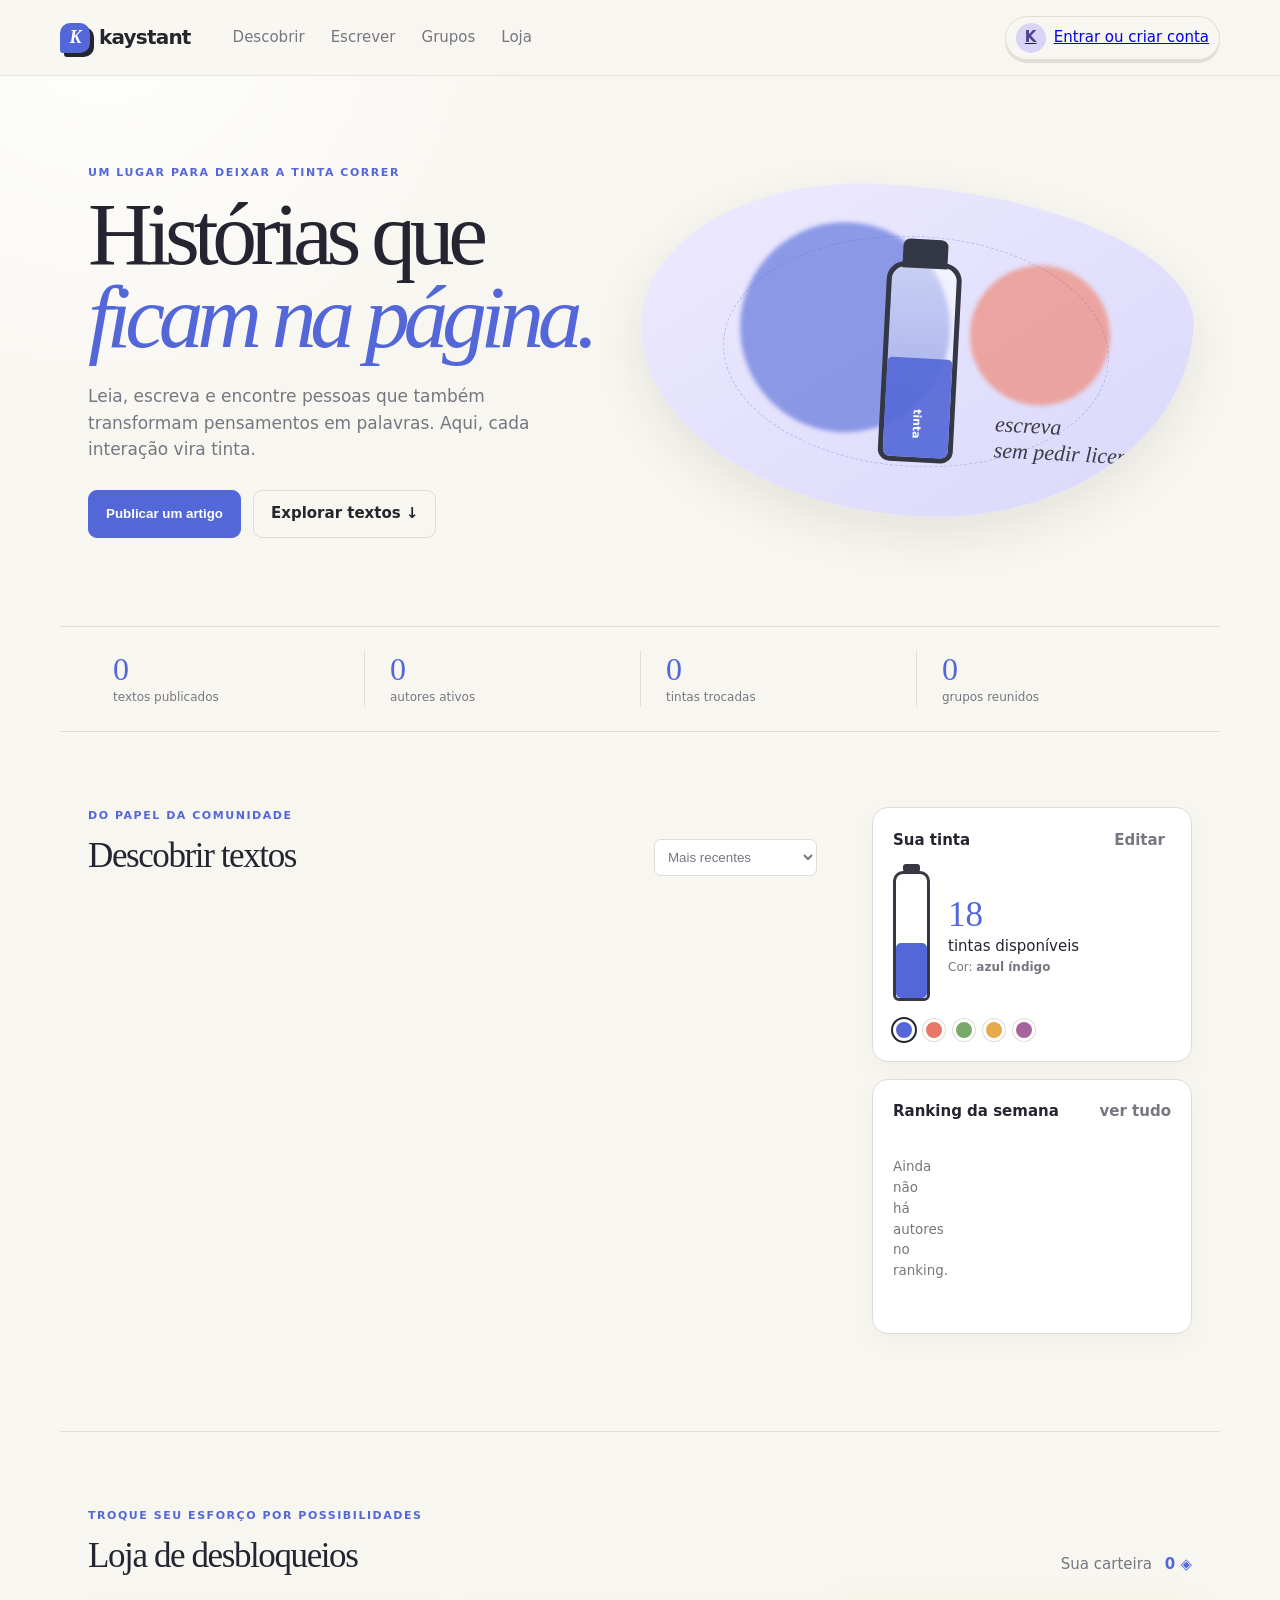
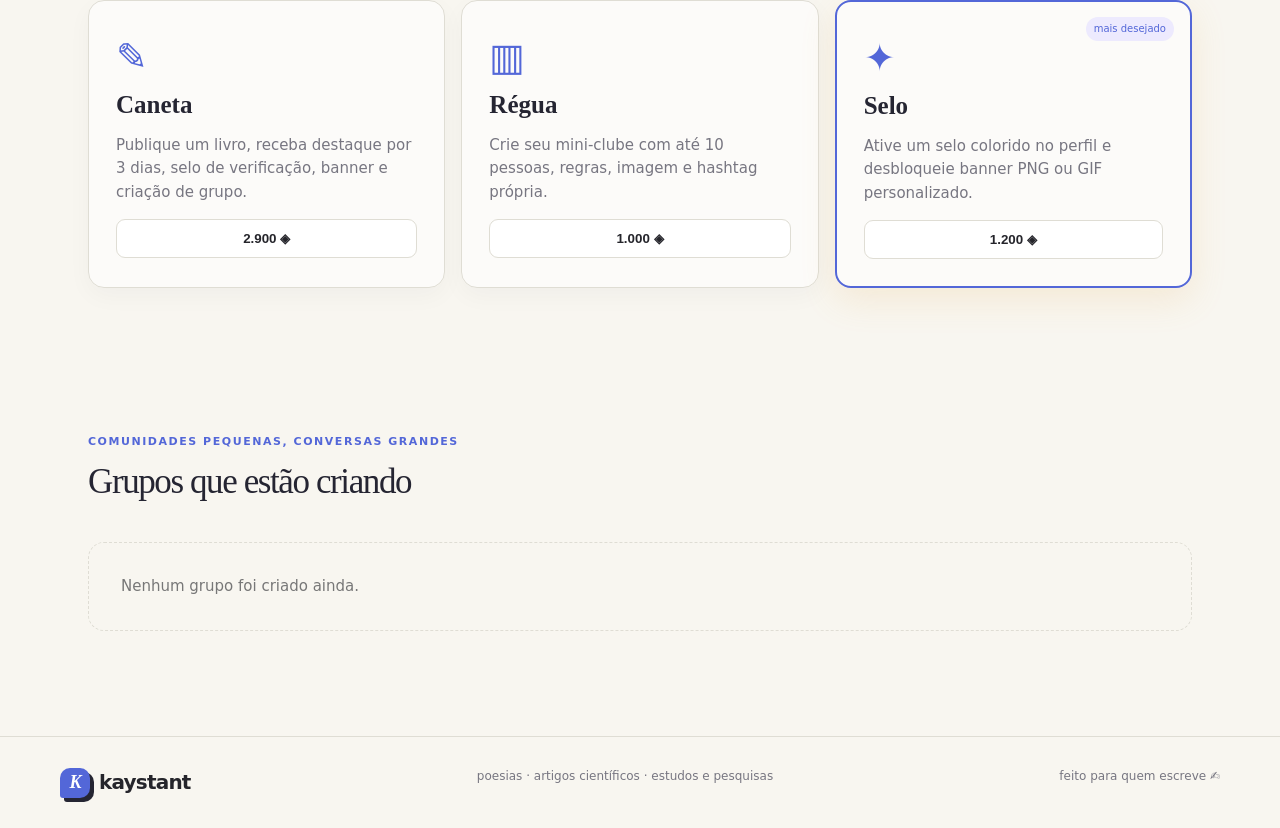
==== commit 99ac9c5c: "Kaystant: remove remaining placeholder groups" ====
--- a/neocities/test/index.html
+++ b/neocities/test/index.html
@@ -26,9 +26,9 @@
       <aside class="side-column"><div class="panel ink-panel"><div class="panel-title"><span>Sua tinta</span><button id="open-profile2">Editar</button></div><div class="ink-summary"><div class="bottle"><i id="my-ink-fill"></i></div><div><strong id="my-ink-count">18</strong><span>tintas disponíveis</span><small>Cor: <b id="my-color-label">azul índigo</b></small></div></div><div class="color-dots"><button class="dot indigo active" data-color="#5367d8"></button><button class="dot coral" data-color="#e97768"></button><button class="dot moss" data-color="#79a86d"></button><button class="dot gold" data-color="#e4aa4d"></button><button class="dot plum" data-color="#a7639b"></button></div></div><div class="panel"><div class="panel-title"><span>Ranking da semana</span><a href="#">ver tudo</a></div><ol class="ranking"><li class="real-empty">Ainda não há autores no ranking.</li></ol></div></aside>
     </section>
 
-    <section class="shop shell" id="loja"><div class="section-heading"><div><p class="eyebrow">troque seu esforço por possibilidades</p><h2>Loja de desbloqueios</h2></div><div class="wallet">Sua carteira <b id="shop-coins">680 ◈</b></div></div><div class="shop-grid"><article class="shop-item"><div class="item-icon pen">✎</div><h3>Caneta</h3><p>Publique um livro, receba destaque por 3 dias, selo de verificação, banner e criação de grupo.</p><button class="btn buy" data-cost="2900">2.900 ◈</button></article><article class="shop-item"><div class="item-icon ruler">▥</div><h3>Régua</h3><p>Crie seu mini-clube com até 10 pessoas, regras, imagem e hashtag própria.</p><button class="btn buy" data-cost="1000">1.000 ◈</button></article><article class="shop-item featured"><span class="tag">mais desejado</span><div class="item-icon seal">✦</div><h3>Selo</h3><p>Ative um selo colorido no perfil e desbloqueie banner PNG ou GIF personalizado.</p><button class="btn buy" data-cost="1200">1.200 ◈</button></article></div></section>
+    <section class="shop shell" id="loja"><div class="section-heading"><div><p class="eyebrow">troque seu esforço por possibilidades</p><h2>Loja de desbloqueios</h2></div><div class="wallet">Sua carteira <b id="shop-coins">0 ◈</b></div></div><div class="shop-grid"><article class="shop-item"><div class="item-icon pen">✎</div><h3>Caneta</h3><p>Publique um livro, receba destaque por 3 dias, selo de verificação, banner e criação de grupo.</p><button class="btn buy" data-cost="2900">2.900 ◈</button></article><article class="shop-item"><div class="item-icon ruler">▥</div><h3>Régua</h3><p>Crie seu mini-clube com até 10 pessoas, regras, imagem e hashtag própria.</p><button class="btn buy" data-cost="1000">1.000 ◈</button></article><article class="shop-item featured"><span class="tag">mais desejado</span><div class="item-icon seal">✦</div><h3>Selo</h3><p>Ative um selo colorido no perfil e desbloqueie banner PNG ou GIF personalizado.</p><button class="btn buy" data-cost="1200">1.200 ◈</button></article></div></section>
 
-    <section class="groups shell" id="grupos"><div><p class="eyebrow">comunidades pequenas, conversas grandes</p><h2>Grupos que estão criando</h2></div><div class="group-cards"><article><span class="group-symbol">✺</span><b>#leiamulheres</b><small>8 / 10 membros</small><button>Conhecer →</button></article><article><span class="group-symbol green">⌁</span><b>#poesiadodia</b><small>6 / 10 membros</small><button>Conhecer →</button></article><article><span class="group-symbol orange">◌</span><b>#estudosempressa</b><small>4 / 10 membros</small><button>Conhecer →</button></article></div></section>
+    <section class="groups shell" id="grupos"><div><p class="eyebrow">comunidades pequenas, conversas grandes</p><h2>Grupos que estão criando</h2></div><div class="group-cards"><p class="empty-state">Nenhum grupo foi criado ainda.</p></div></section>
   </main>
 
   <footer><span class="brand"><span class="brand-mark">K</span> kaystant</span><span>poesias · artigos científicos · estudos e pesquisas</span><span>feito para quem escreve ✍</span></footer>
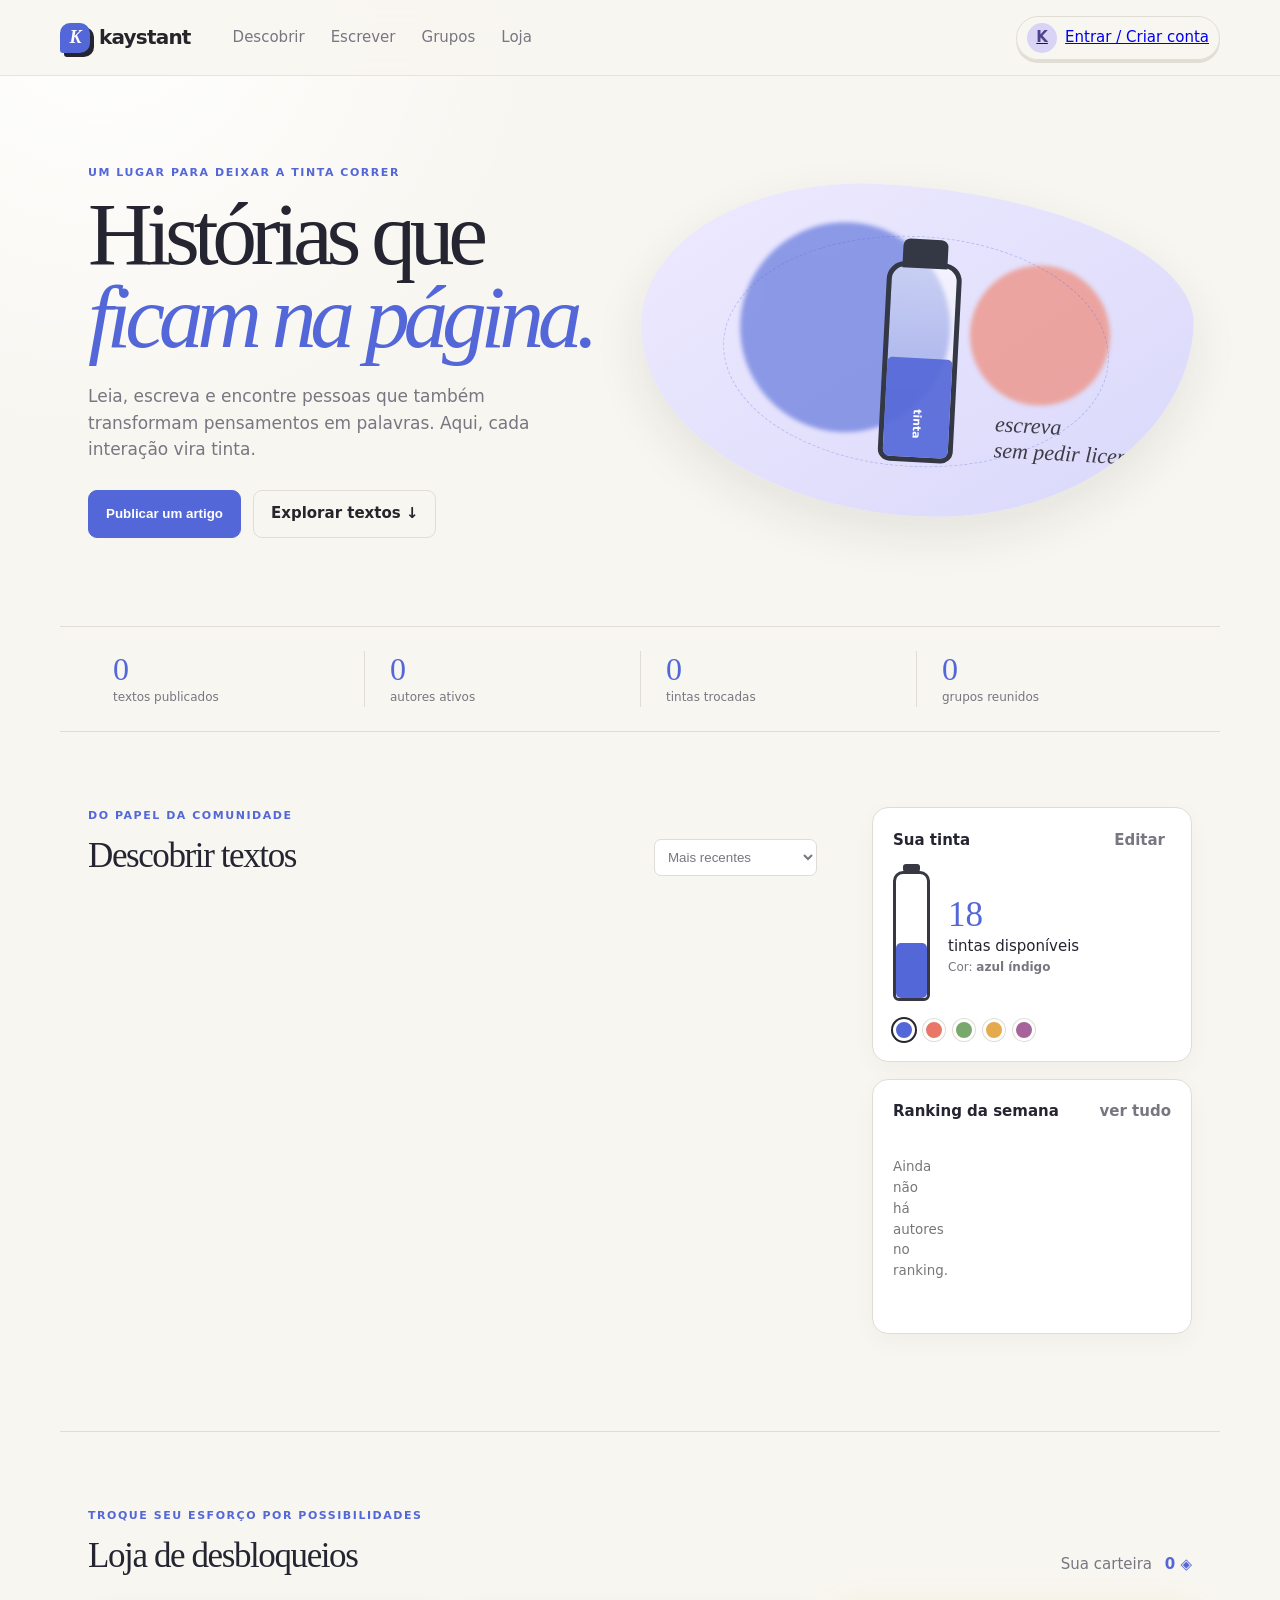
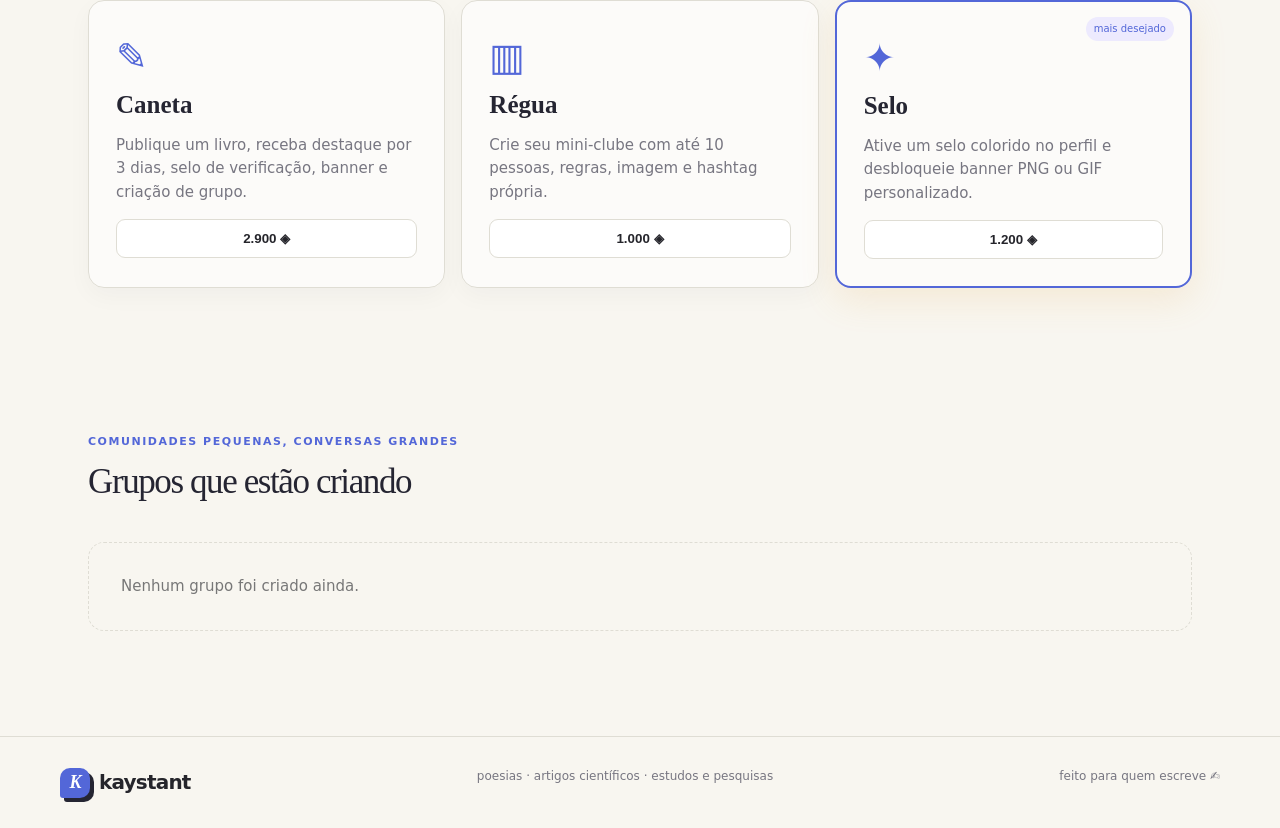
==== commit 3e1dd782: "Kaystant: secure auth state and signup bonus" ====
--- a/neocities/test/index.html
+++ b/neocities/test/index.html
@@ -4,13 +4,13 @@
   <meta charset="utf-8">
   <meta name="viewport" content="width=device-width,initial-scale=1">
   <title>Kaystant — tinta para histórias</title>
-  <link rel="stylesheet" href="style.css">
+  <link rel="stylesheet" href="style.css"><script>document.documentElement.dataset.hasToken=localStorage.getItem("kaystant_token")?"yes":"no";</script>
 </head>
 <body>
   <header class="topbar">
     <a class="brand" href="#inicio" aria-label="Kaystant início"><span class="brand-mark">K</span><span>kaystant</span></a>
     <nav><a href="#descobrir">Descobrir</a><a href="studio.html">Escrever</a><a href="studio.html#group">Grupos</a><a href="#loja">Loja</a></nav>
-    <div class="account-actions"><a class="profile-chip" id="open-profile" href="account.html"><span class="avatar" id="header-avatar">K</span><span id="header-label">Entrar ou criar conta</span><b id="header-coins" hidden>0 ◈</b></a><button class="logout-btn" id="logout" hidden>Sair</button></div>
+    <div class="account-actions"><a class="profile-chip" id="open-profile" href="account.html"><span class="avatar" id="header-avatar" hidden>K</span><span id="header-label">Entrar / Criar conta</span><b id="header-coins" hidden>0 ◈</b></a><button class="logout-btn" id="logout" hidden>Sair</button></div>
   </header>
 
   <main id="inicio">
@@ -18,6 +18,8 @@
       <div class="hero-copy"><p class="eyebrow">um lugar para deixar a tinta correr</p><h1>Histórias que<br><em>ficam na página.</em></h1><p>Leia, escreva e encontre pessoas que também transformam pensamentos em palavras. Aqui, cada interação vira tinta.</p><div class="hero-actions"><button class="btn primary" id="write-now">Publicar um artigo</button><a class="btn ghost" href="#descobrir">Explorar textos ↓</a></div></div>
       <div class="hero-art"><div class="ink-orb orb-a"></div><div class="ink-orb orb-b"></div><div class="ink-bottle large"><i></i><span>tinta</span></div><p>escreva<br>sem pedir licença</p></div>
     </section>
+
+    <section class="signup-bonus shell" id="signup-bonus" hidden><div><p class="eyebrow">bônus de boas-vindas</p><h2>Ao criar agora sua conta, você recebe automaticamente <strong>650 coins.</strong></h2><p>O bônus é creditado uma única vez no saldo real da sua conta no momento do cadastro.</p></div><a class="btn primary" href="account.html">Criar minha conta</a></section>
 
     <section class="stats shell"><div><strong>0</strong><span>textos publicados</span></div><div><strong>0</strong><span>autores ativos</span></div><div><strong>0</strong><span>tintas trocadas</span></div><div><strong>0</strong><span>grupos reunidos</span></div></section>
 
@@ -37,5 +39,5 @@
   <dialog id="write-modal"><form method="dialog" class="modal-card wide"><button class="close">×</button><p class="eyebrow">nova publicação</p><h2>Deixe a tinta correr</h2><label>Título<input id="new-title" placeholder="Um título que chama o leitor"></label><label>Tipo<select id="new-type"><option>Poesia</option><option>Artigo científico</option><option>Estudo/Pesquisa</option></select></label><label>Texto<textarea id="new-body" rows="7" placeholder="Comece sua história..."></textarea></label><div class="modal-actions"><button class="btn ghost" value="cancel">Cancelar</button><button class="btn primary" id="publish" value="publish">Publicar artigo</button></div></form></dialog>
   <dialog id="auth-modal"><form method="dialog" class="modal-card"><button class="close">×</button><p class="eyebrow">entrar no kaystant</p><h2>Volte para sua página.</h2><label>E-mail<input id="auth-email" type="email" required placeholder="voce@exemplo.com"></label><label>Senha<input id="auth-password" type="password" minlength="8" required placeholder="sua senha"></label><label id="confirm-wrap" hidden>Confirmar senha<input id="auth-confirm" type="password" minlength="8"></label><div class="modal-actions"><button class="btn ghost" value="cancel">Agora não</button><button class="btn primary" id="auth-submit" value="login">Entrar</button></div><p class="auth-note">Ainda não tem conta? <button type="button" id="signup-mode">Criar uma conta</button></p></form></dialog>
   <div class="toast" id="toast"></div>
-  <script src="config.js"></script><script src="app.js"></script><script src="fix.js"></script><script src="home-fix.js"></script><script src="reality.js"></script>
+  <script src="config.js"></script><script src="app.js"></script><script src="fix.js"></script><script src="home-fix.js"></script><script src="reality.js"></script><script src="auth-state.js"></script>
 </body></html>
